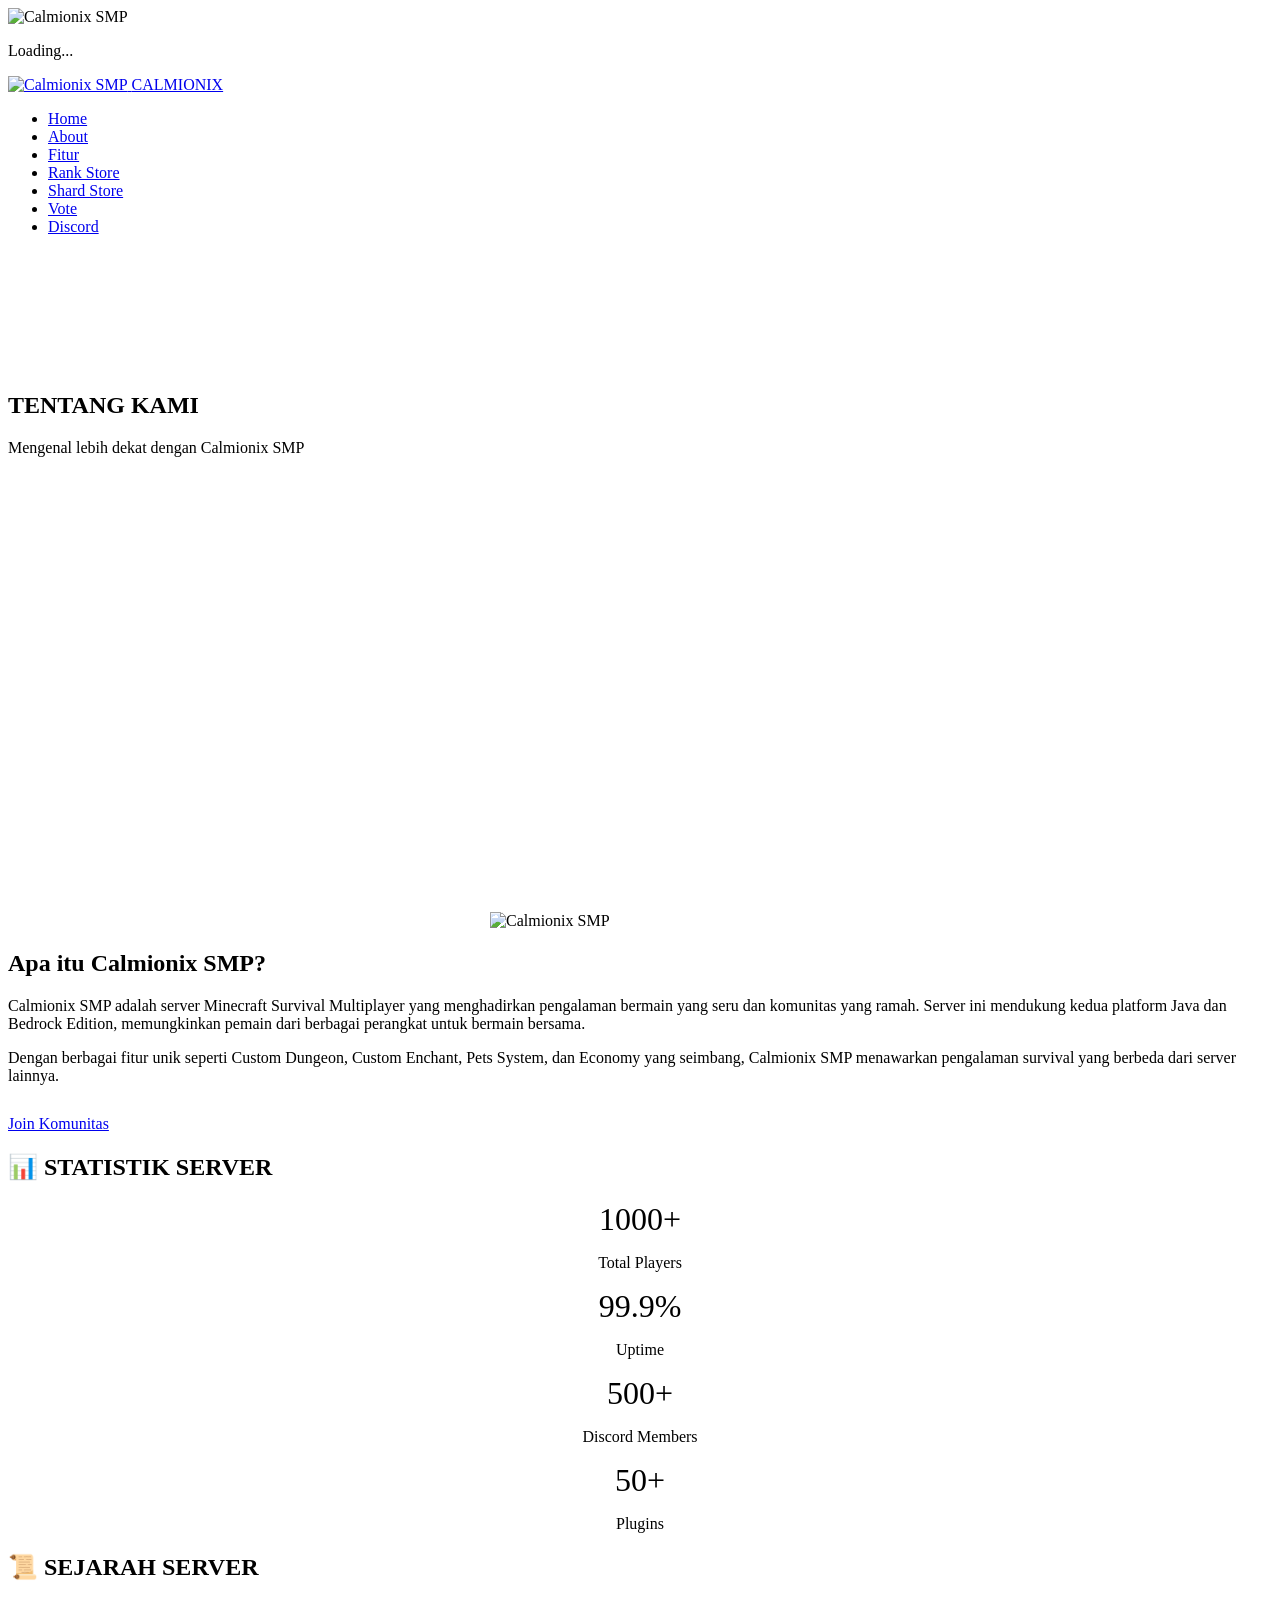
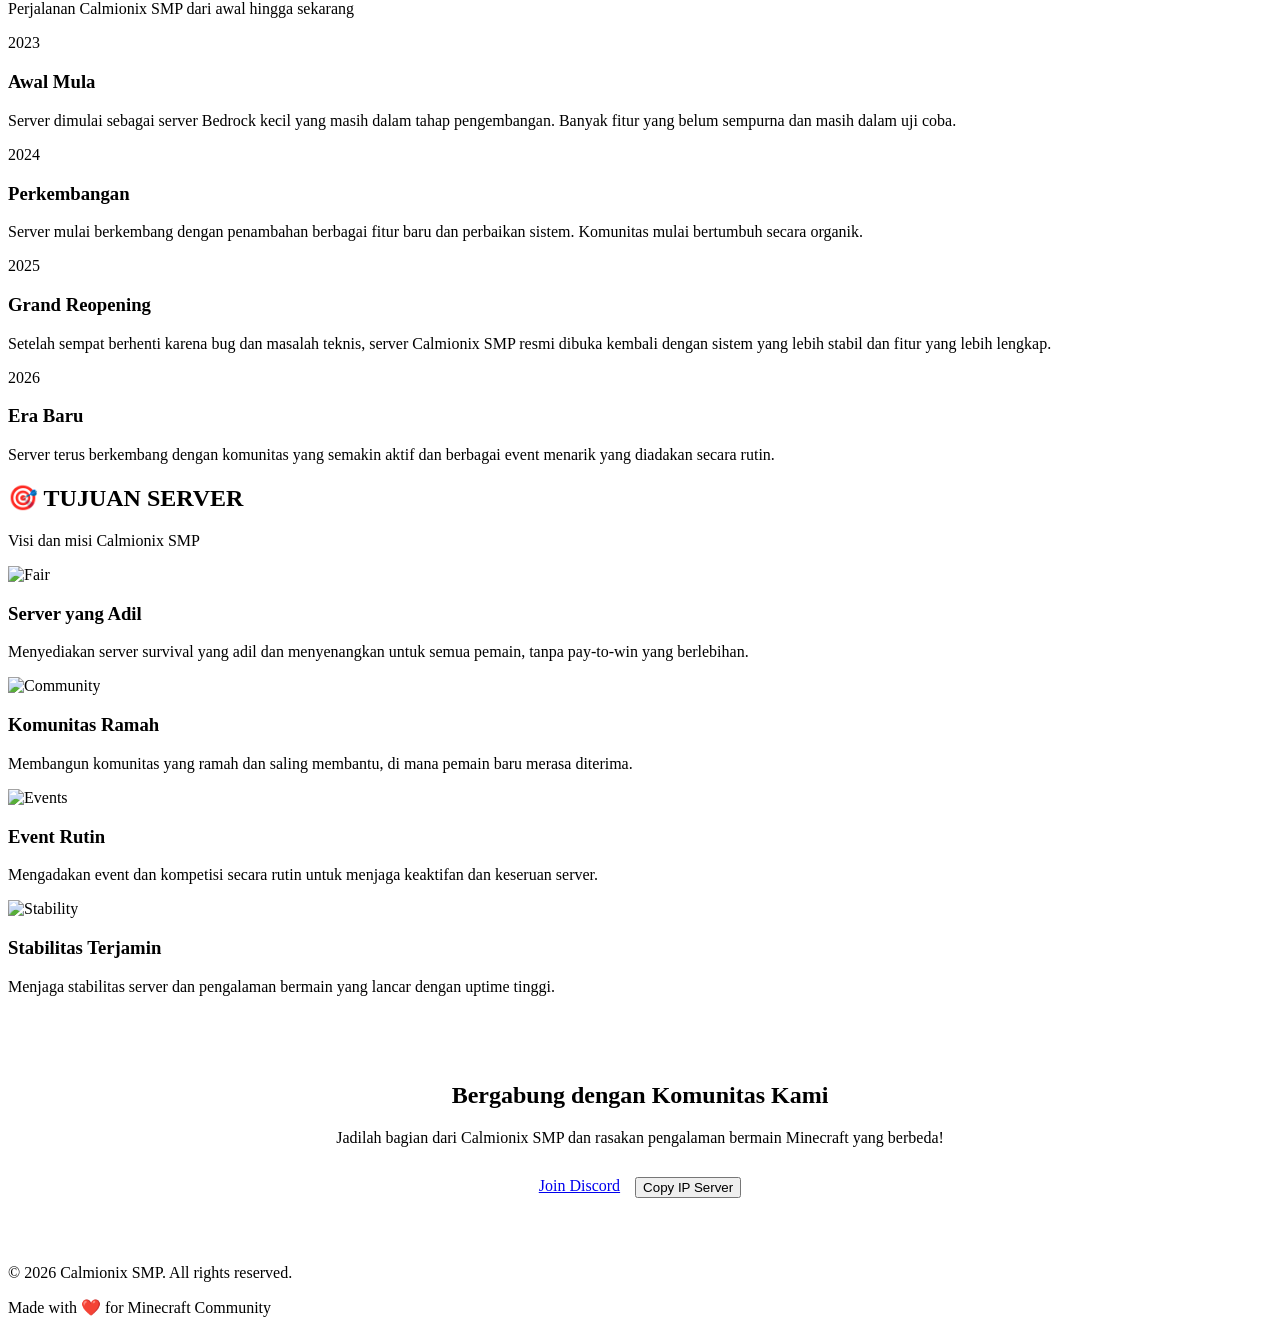
==== about.html @ 80b5ceba "Add files via upload" ====
<!DOCTYPE html>
<html lang="id">
<head>
  <meta charset="UTF-8">
  <meta name="viewport" content="width=device-width, initial-scale=1.0">
  <title>About - Calmionix SMP</title>
  <meta name="description" content="Tentang Calmionix SMP - Sejarah dan tujuan server Minecraft kami.">
  <link rel="icon" type="image/png" href="assets/images/logo.png">
  <link rel="stylesheet" href="css/style.css">
</head>
<body>
  <!-- Loading Screen -->
  <div class="loading-screen">
    <img src="assets/images/logo.png" alt="Calmionix SMP" class="loading-logo">
    <p class="loading-text">Loading...</p>
  </div>

  <!-- Particles -->
  <div class="particles"></div>

  <!-- Navbar -->
  <nav class="navbar">
    <div class="navbar-container">
      <a href="index.html" class="navbar-logo">
        <img src="assets/images/logo.png" alt="Calmionix SMP">
        <span>CALMIONIX</span>
      </a>
      
      <ul class="navbar-menu">
        <li><a href="index.html">Home</a></li>
        <li><a href="about.html" class="active">About</a></li>
        <li><a href="fitur.html">Fitur</a></li>
        <li><a href="rank.html">Rank Store</a></li>
        <li><a href="shard.html">Shard Store</a></li>
        <li><a href="vote.html">Vote</a></li>
        <li><a href="social.html">Discord</a></li>
      </ul>
      
      <div class="navbar-controls">
        <div class="theme-toggle" title="Toggle theme"></div>
        <div class="menu-toggle">
          <span></span>
          <span></span>
          <span></span>
        </div>
      </div>
    </div>
  </nav>

  <!-- Hero Section -->
  <section class="hero" style="min-height: 60vh; padding-top: 120px;">
    <div class="hero-content">
      <h1 class="hero-title">TENTANG KAMI</h1>
      <p class="hero-subtitle">Mengenal lebih dekat dengan Calmionix SMP</p>
    </div>
  </section>

  <!-- About Section -->
  <section class="section">
    <div class="container">
      <div class="grid grid-2" style="align-items: center;">
        <div class="scroll-animate">
          <img src="assets/images/logo.png" alt="Calmionix SMP" style="width: 100%; max-width: 300px; display: block; margin: 0 auto; image-rendering: pixelated;">
        </div>
        <div class="scroll-animate">
          <h2 class="section-title">Apa itu Calmionix SMP?</h2>
          <p>Calmionix SMP adalah server Minecraft Survival Multiplayer yang menghadirkan pengalaman bermain yang seru dan komunitas yang ramah. Server ini mendukung kedua platform Java dan Bedrock Edition, memungkinkan pemain dari berbagai perangkat untuk bermain bersama.</p>
          <p>Dengan berbagai fitur unik seperti Custom Dungeon, Custom Enchant, Pets System, dan Economy yang seimbang, Calmionix SMP menawarkan pengalaman survival yang berbeda dari server lainnya.</p>
          <div style="margin-top: 30px;">
            <a href="social.html" class="btn btn-primary">Join Komunitas</a>
          </div>
        </div>
      </div>
    </div>
  </section>

  <!-- Stats Section -->
  <section class="section" style="background: var(--bg-secondary);">
    <div class="container">
      <div class="section-header scroll-animate">
        <h2 class="section-title">📊 STATISTIK SERVER</h2>
      </div>
      
      <div class="grid grid-4">
        <div class="card scroll-animate" style="text-align: center;">
          <div style="font-family: 'Press Start 2P', cursive; font-size: 2rem; color: var(--accent-primary); margin-bottom: 10px;">1000+</div>
          <p>Total Players</p>
        </div>
        <div class="card scroll-animate" style="text-align: center;">
          <div style="font-family: 'Press Start 2P', cursive; font-size: 2rem; color: var(--accent-primary); margin-bottom: 10px;">99.9%</div>
          <p>Uptime</p>
        </div>
        <div class="card scroll-animate" style="text-align: center;">
          <div style="font-family: 'Press Start 2P', cursive; font-size: 2rem; color: var(--accent-primary); margin-bottom: 10px;">500+</div>
          <p>Discord Members</p>
        </div>
        <div class="card scroll-animate" style="text-align: center;">
          <div style="font-family: 'Press Start 2P', cursive; font-size: 2rem; color: var(--accent-primary); margin-bottom: 10px;">50+</div>
          <p>Plugins</p>
        </div>
      </div>
    </div>
  </section>

  <!-- Timeline Section -->
  <section class="section">
    <div class="container">
      <div class="section-header scroll-animate">
        <h2 class="section-title">📜 SEJARAH SERVER</h2>
        <p class="section-subtitle">Perjalanan Calmionix SMP dari awal hingga sekarang</p>
      </div>
      
      <div class="timeline">
        <div class="timeline-item scroll-animate">
          <div class="timeline-year">2023</div>
          <h3 class="timeline-title">Awal Mula</h3>
          <p>Server dimulai sebagai server Bedrock kecil yang masih dalam tahap pengembangan. Banyak fitur yang belum sempurna dan masih dalam uji coba.</p>
        </div>
        
        <div class="timeline-item scroll-animate">
          <div class="timeline-year">2024</div>
          <h3 class="timeline-title">Perkembangan</h3>
          <p>Server mulai berkembang dengan penambahan berbagai fitur baru dan perbaikan sistem. Komunitas mulai bertumbuh secara organik.</p>
        </div>
        
        <div class="timeline-item scroll-animate">
          <div class="timeline-year">2025</div>
          <h3 class="timeline-title">Grand Reopening</h3>
          <p>Setelah sempat berhenti karena bug dan masalah teknis, server Calmionix SMP resmi dibuka kembali dengan sistem yang lebih stabil dan fitur yang lebih lengkap.</p>
        </div>
        
        <div class="timeline-item scroll-animate">
          <div class="timeline-year">2026</div>
          <h3 class="timeline-title">Era Baru</h3>
          <p>Server terus berkembang dengan komunitas yang semakin aktif dan berbagai event menarik yang diadakan secara rutin.</p>
        </div>
      </div>
    </div>
  </section>

  <!-- Goals Section -->
  <section class="section" style="background: var(--bg-secondary);">
    <div class="container">
      <div class="section-header scroll-animate">
        <h2 class="section-title">🎯 TUJUAN SERVER</h2>
        <p class="section-subtitle">Visi dan misi Calmionix SMP</p>
      </div>
      
      <div class="grid grid-2">
        <div class="card scroll-animate">
          <div class="card-header">
            <img src="assets/images/icon-shield.png" alt="Fair" class="card-icon">
            <h3 class="card-title">Server yang Adil</h3>
          </div>
          <div class="card-content">
            <p>Menyediakan server survival yang adil dan menyenangkan untuk semua pemain, tanpa pay-to-win yang berlebihan.</p>
          </div>
        </div>
        
        <div class="card scroll-animate">
          <div class="card-header">
            <img src="assets/images/icon-discord.png" alt="Community" class="card-icon">
            <h3 class="card-title">Komunitas Ramah</h3>
          </div>
          <div class="card-content">
            <p>Membangun komunitas yang ramah dan saling membantu, di mana pemain baru merasa diterima.</p>
          </div>
        </div>
        
        <div class="card scroll-animate">
          <div class="card-header">
            <img src="assets/images/icon-chest.png" alt="Events" class="card-icon">
            <h3 class="card-title">Event Rutin</h3>
          </div>
          <div class="card-content">
            <p>Mengadakan event dan kompetisi secara rutin untuk menjaga keaktifan dan keseruan server.</p>
          </div>
        </div>
        
        <div class="card scroll-animate">
          <div class="card-header">
            <img src="assets/images/icon-enchant.png" alt="Stability" class="card-icon">
            <h3 class="card-title">Stabilitas Terjamin</h3>
          </div>
          <div class="card-content">
            <p>Menjaga stabilitas server dan pengalaman bermain yang lancar dengan uptime tinggi.</p>
          </div>
        </div>
      </div>
    </div>
  </section>

  <!-- Join Community -->
  <section class="section">
    <div class="container">
      <div class="card scroll-animate" style="text-align: center; padding: 50px;">
        <h2 class="section-title">Bergabung dengan Komunitas Kami</h2>
        <p style="margin-bottom: 30px;">Jadilah bagian dari Calmionix SMP dan rasakan pengalaman bermain Minecraft yang berbeda!</p>
        <div style="display: flex; gap: 15px; justify-content: center; flex-wrap: wrap;">
          <a href="social.html" class="btn btn-primary">Join Discord</a>
          <button class="btn" onclick="Calmionix.copyToClipboard('calmionix.fun:19132', 'IP Server berhasil disalin!')">Copy IP Server</button>
        </div>
      </div>
    </div>
  </section>

  <!-- Footer -->
  <footer class="footer">
    <div class="container">
      <p class="footer-text">© 2026 Calmionix SMP. All rights reserved.</p>
      <p class="footer-text" style="margin-top: 10px;">Made with ❤️ for Minecraft Community</p>
    </div>
  </footer>

  <script src="js/main.js"></script>
</body>
</html>
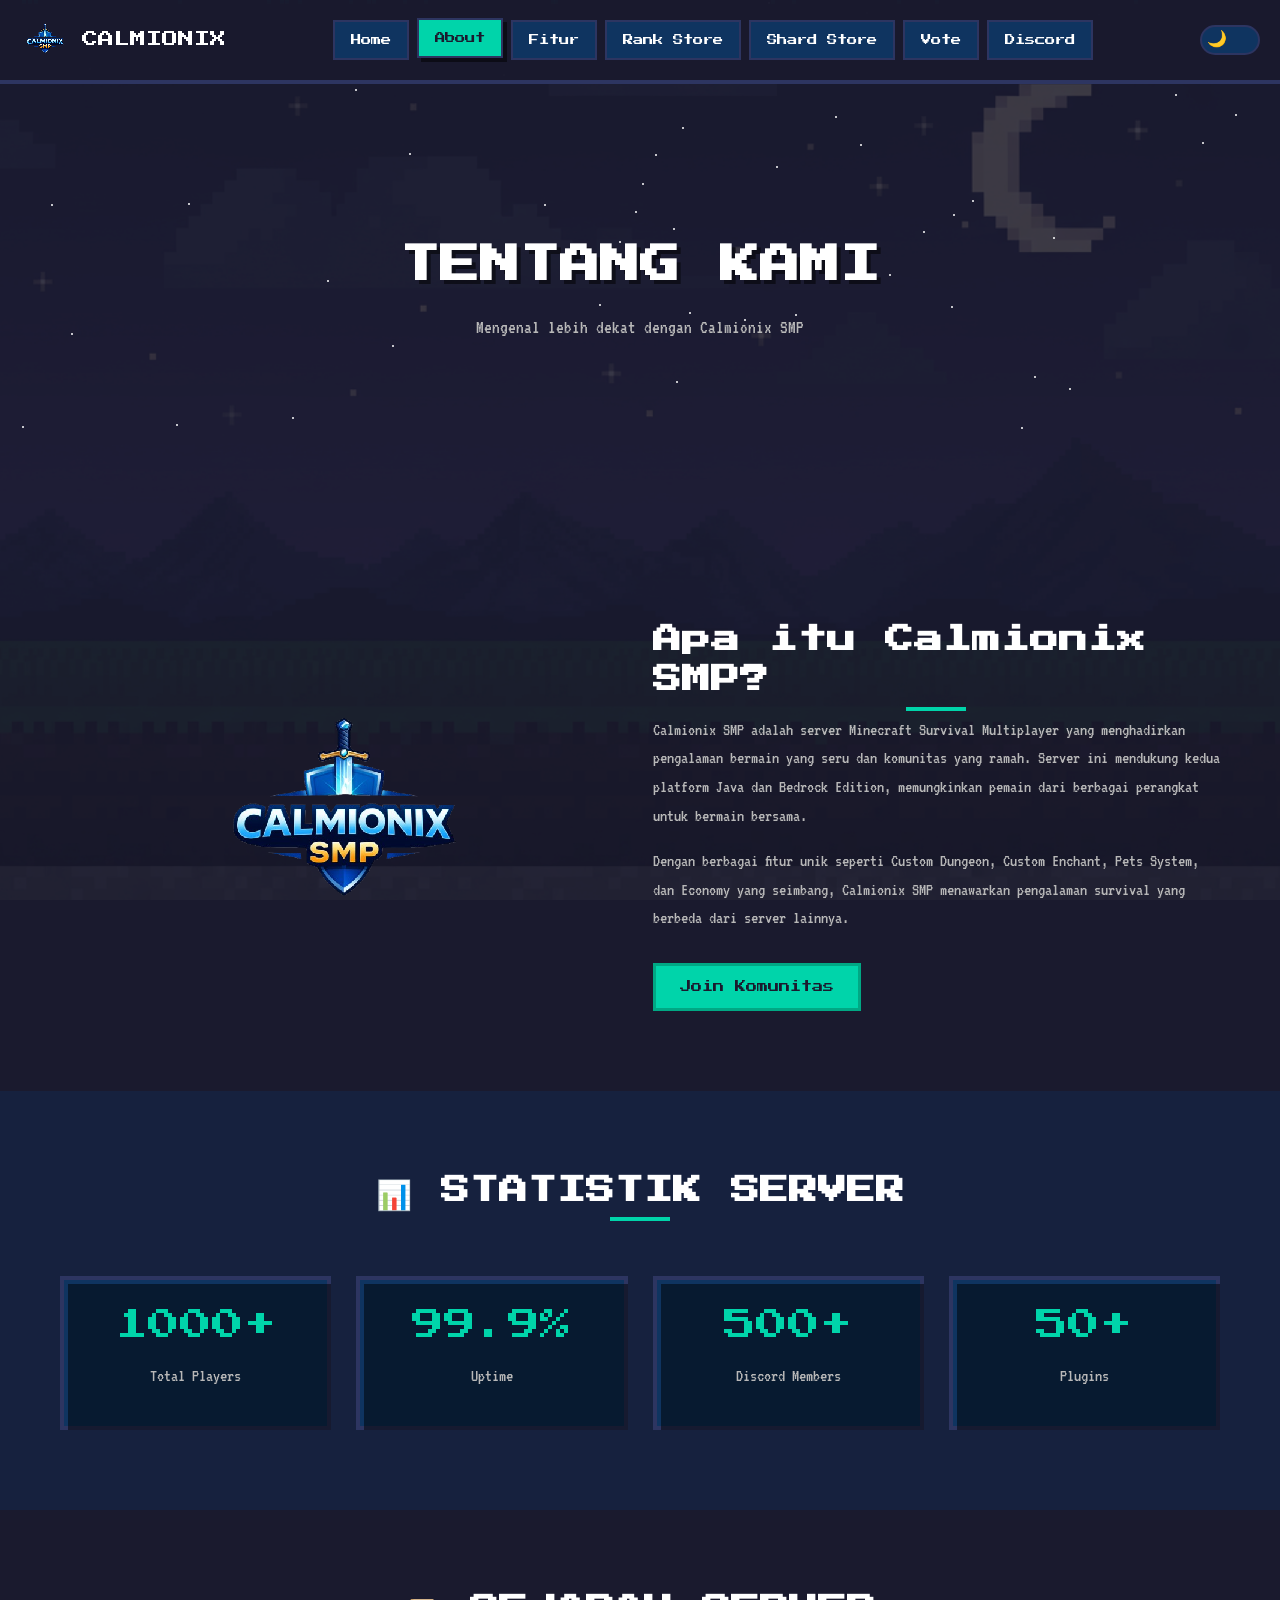
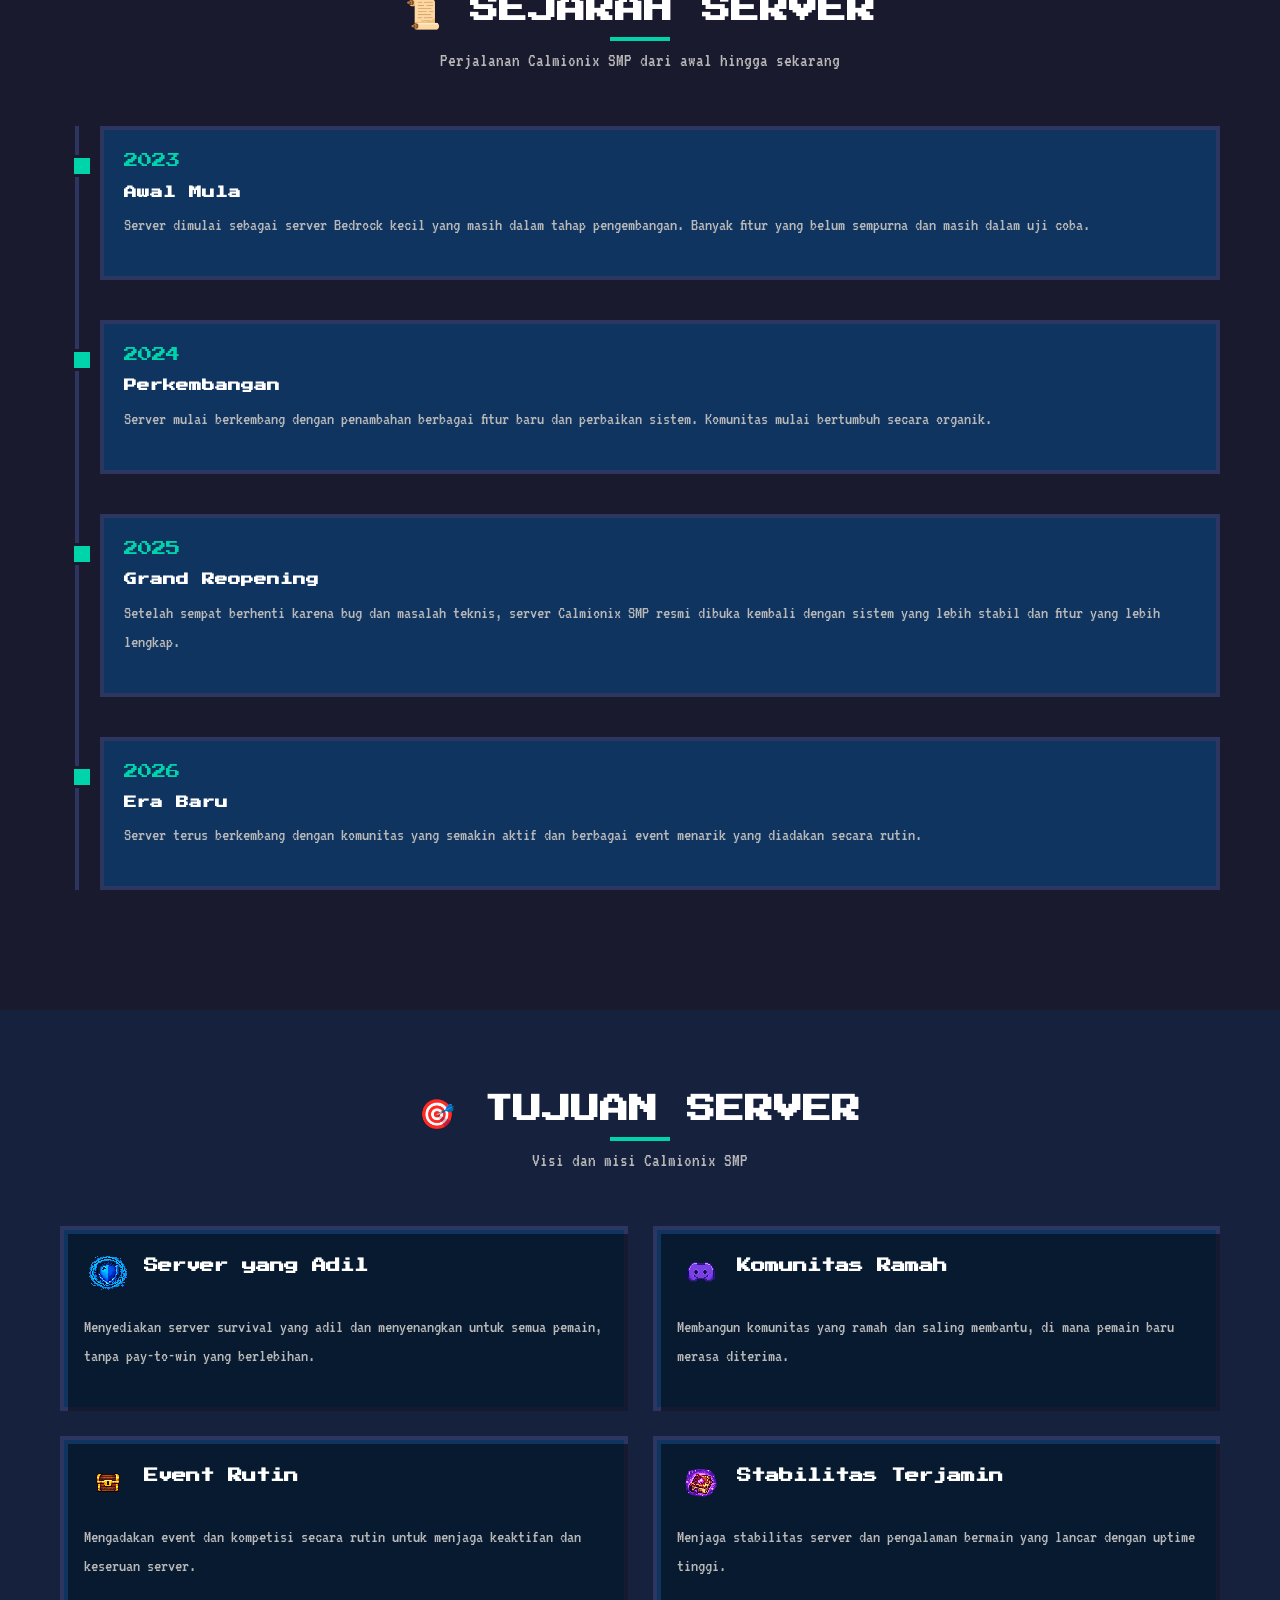
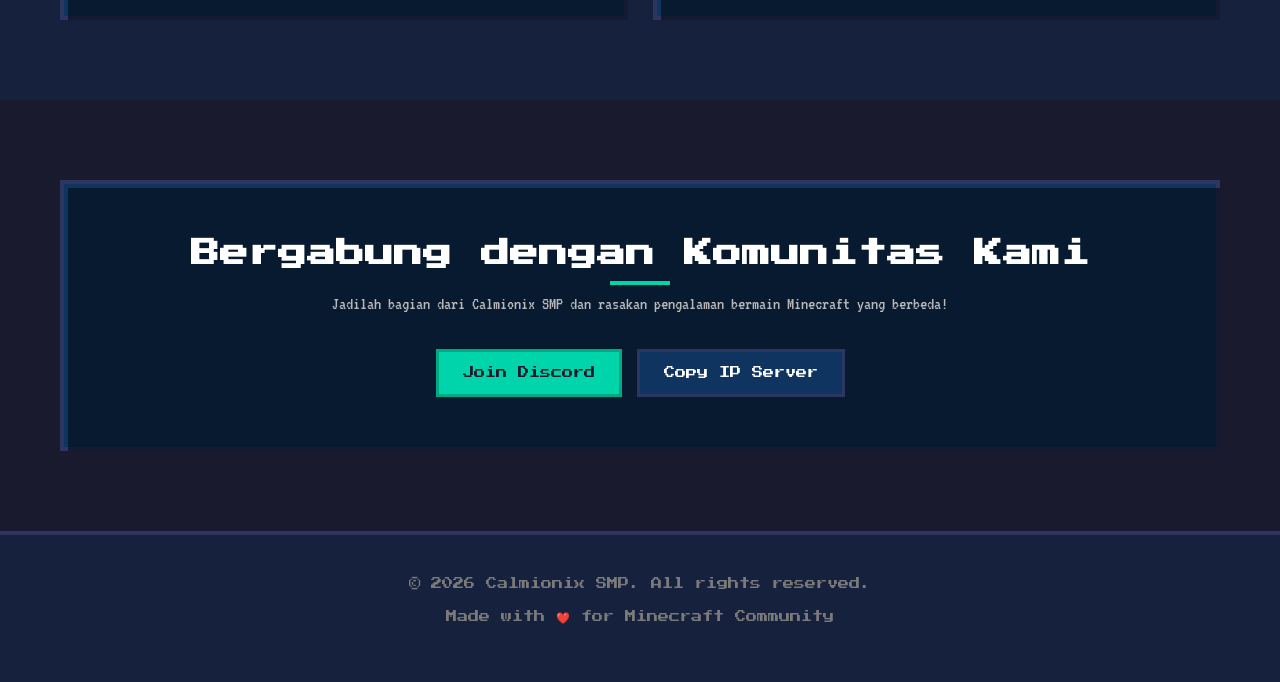
==== commit 1e615137: "Update about.html" ====
--- a/about.html
+++ b/about.html
@@ -9,11 +9,6 @@
   <link rel="stylesheet" href="css/style.css">
 </head>
 <body>
-  <!-- Loading Screen -->
-  <div class="loading-screen">
-    <img src="assets/images/logo.png" alt="Calmionix SMP" class="loading-logo">
-    <p class="loading-text">Loading...</p>
-  </div>
 
   <!-- Particles -->
   <div class="particles"></div>
--- a/css/style.css
+++ b/css/style.css
@@ -0,0 +1,1131 @@
+/* ============================================
+   CALMIONIX SMP - MAIN STYLESHEET
+   Pixel Art Minecraft Theme
+   ============================================ */
+
+/* Import Pixel Font */
+@import url('https://fonts.googleapis.com/css2?family=Press+Start+2P&family=VT323&display=swap');
+
+/* CSS Variables */
+:root {
+  /* Dark Theme (Default) */
+  --bg-primary: #1a1a2e;
+  --bg-secondary: #16213e;
+  --bg-card: #0f3460;
+  --bg-hover: #1a4a7a;
+  --text-primary: #ffffff;
+  --text-secondary: #b8b8b8;
+  --text-muted: #7a7a7a;
+  --accent-primary: #00d4aa;
+  --accent-secondary: #00a884;
+  --accent-glow: rgba(0, 212, 170, 0.3);
+  --border-color: #2d3561;
+  --shadow-color: rgba(0, 0, 0, 0.5);
+  --online-color: #00ff00;
+  --offline-color: #ff4444;
+  --warning-color: #ffaa00;
+  
+  /* Pixel Border */
+  --pixel-border: 4px solid var(--border-color);
+  --pixel-shadow: 4px 4px 0 var(--shadow-color);
+  
+  /* Transitions */
+  --transition-fast: 0.15s ease;
+  --transition-normal: 0.3s ease;
+  --transition-slow: 0.5s ease;
+}
+
+/* Light Theme */
+[data-theme="light"] {
+  --bg-primary: #87CEEB;
+  --bg-secondary: #98D8C8;
+  --bg-card: #F5DEB3;
+  --bg-hover: #E6D5AC;
+  --text-primary: #2c3e50;
+  --text-secondary: #34495e;
+  --text-muted: #7f8c8d;
+  --accent-primary: #27ae60;
+  --accent-secondary: #229954;
+  --accent-glow: rgba(39, 174, 96, 0.3);
+  --border-color: #8B4513;
+  --shadow-color: rgba(0, 0, 0, 0.3);
+}
+
+/* Reset & Base */
+* {
+  margin: 0;
+  padding: 0;
+  box-sizing: border-box;
+}
+
+html {
+  scroll-behavior: smooth;
+}
+
+body {
+  font-family: 'VT323', monospace;
+  font-size: 18px;
+  line-height: 1.6;
+  color: var(--text-primary);
+  background-color: var(--bg-primary);
+  min-height: 100vh;
+  transition: background-color var(--transition-normal), color var(--transition-normal);
+  overflow-x: hidden;
+}
+
+/* Background */
+body::before {
+  content: '';
+  position: fixed;
+  top: 0;
+  left: 0;
+  width: 100%;
+  height: 100%;
+  background-image: url('../assets/images/bg-dark.png');
+  background-size: cover;
+  background-position: center;
+  background-attachment: fixed;
+  opacity: 0.15;
+  z-index: -1;
+  transition: background-image var(--transition-normal);
+}
+
+[data-theme="light"] body::before {
+  background-image: url('../assets/images/bg-light.png');
+  opacity: 0.25;
+}
+
+/* Typography */
+h1, h2, h3, h4, h5, h6 {
+  font-family: 'Press Start 2P', cursive;
+  line-height: 1.4;
+  margin-bottom: 1rem;
+}
+
+h1 { font-size: 2rem; }
+h2 { font-size: 1.5rem; }
+h3 { font-size: 1.2rem; }
+h4 { font-size: 1rem; }
+
+p {
+  margin-bottom: 1rem;
+  color: var(--text-secondary);
+}
+
+a {
+  color: var(--accent-primary);
+  text-decoration: none;
+  transition: color var(--transition-fast);
+}
+
+a:hover {
+  color: var(--accent-secondary);
+}
+
+/* Container */
+.container {
+  max-width: 1200px;
+  margin: 0 auto;
+  padding: 0 20px;
+}
+
+/* ============================================
+   NAVBAR
+   ============================================ */
+.navbar {
+  position: fixed;
+  top: 0;
+  left: 0;
+  width: 100%;
+  background: rgba(26, 26, 46, 0.95);
+  backdrop-filter: blur(10px);
+  border-bottom: var(--pixel-border);
+  z-index: 1000;
+  transition: all var(--transition-normal);
+}
+
+[data-theme="light"] .navbar {
+  background: rgba(135, 206, 235, 0.95);
+}
+
+.navbar-container {
+  display: flex;
+  justify-content: space-between;
+  align-items: center;
+  padding: 15px 20px;
+  max-width: 1400px;
+  margin: 0 auto;
+}
+
+.navbar-logo {
+  display: flex;
+  align-items: center;
+  gap: 12px;
+}
+
+.navbar-logo img {
+  width: 50px;
+  height: 50px;
+  object-fit: contain;
+  image-rendering: pixelated;
+}
+
+.navbar-logo span {
+  font-family: 'Press Start 2P', cursive;
+  font-size: 1rem;
+  color: var(--text-primary);
+}
+
+.navbar-menu {
+  display: flex;
+  list-style: none;
+  gap: 8px;
+}
+
+.navbar-menu a {
+  display: block;
+  padding: 10px 16px;
+  font-family: 'Press Start 2P', cursive;
+  font-size: 0.65rem;
+  color: var(--text-primary);
+  background: var(--bg-card);
+  border: 2px solid var(--border-color);
+  transition: all var(--transition-fast);
+  position: relative;
+}
+
+.navbar-menu a::before {
+  content: '';
+  position: absolute;
+  top: 0;
+  left: 0;
+  width: 100%;
+  height: 100%;
+  background: var(--accent-primary);
+  transform: scaleX(0);
+  transform-origin: left;
+  transition: transform var(--transition-fast);
+  z-index: -1;
+}
+
+.navbar-menu a:hover::before,
+.navbar-menu a.active::before {
+  transform: scaleX(1);
+}
+
+.navbar-menu a:hover,
+.navbar-menu a.active {
+  color: var(--bg-primary);
+  transform: translateY(-2px);
+  box-shadow: var(--pixel-shadow);
+}
+
+.navbar-controls {
+  display: flex;
+  align-items: center;
+  gap: 15px;
+}
+
+/* Theme Toggle */
+.theme-toggle {
+  width: 60px;
+  height: 30px;
+  background: var(--bg-card);
+  border: 2px solid var(--border-color);
+  border-radius: 15px;
+  position: relative;
+  cursor: pointer;
+  transition: all var(--transition-fast);
+}
+
+.theme-toggle::after {
+  content: '🌙';
+  position: absolute;
+  top: 50%;
+  left: 5px;
+  transform: translateY(-50%);
+  font-size: 16px;
+  transition: all var(--transition-normal);
+}
+
+[data-theme="light"] .theme-toggle::after {
+  content: '☀️';
+  left: calc(100% - 25px);
+}
+
+/* Mobile Menu Toggle */
+.menu-toggle {
+  display: none;
+  flex-direction: column;
+  gap: 5px;
+  cursor: pointer;
+  padding: 10px;
+}
+
+.menu-toggle span {
+  width: 25px;
+  height: 3px;
+  background: var(--text-primary);
+  transition: all var(--transition-fast);
+}
+
+/* ============================================
+   BUTTONS
+   ============================================ */
+.btn {
+  display: inline-flex;
+  align-items: center;
+  justify-content: center;
+  gap: 8px;
+  padding: 12px 24px;
+  font-family: 'Press Start 2P', cursive;
+  font-size: 0.7rem;
+  color: var(--text-primary);
+  background: var(--bg-card);
+  border: 3px solid var(--border-color);
+  cursor: pointer;
+  transition: all var(--transition-fast);
+  position: relative;
+  overflow: hidden;
+}
+
+.btn::before {
+  content: '';
+  position: absolute;
+  top: 0;
+  left: -100%;
+  width: 100%;
+  height: 100%;
+  background: linear-gradient(90deg, transparent, rgba(255,255,255,0.2), transparent);
+  transition: left 0.5s;
+}
+
+.btn:hover::before {
+  left: 100%;
+}
+
+.btn:hover {
+  transform: translateY(-3px);
+  box-shadow: var(--pixel-shadow);
+}
+
+.btn:active {
+  transform: translateY(0);
+  box-shadow: none;
+}
+
+.btn-primary {
+  background: var(--accent-primary);
+  color: var(--bg-primary);
+  border-color: var(--accent-secondary);
+}
+
+.btn-primary:hover {
+  background: var(--accent-secondary);
+}
+
+.btn-success {
+  background: #27ae60;
+  border-color: #229954;
+}
+
+.btn-warning {
+  background: #f39c12;
+  border-color: #e67e22;
+}
+
+.btn-danger {
+  background: #e74c3c;
+  border-color: #c0392b;
+}
+
+.btn-block {
+  width: 100%;
+}
+
+/* ============================================
+   CARDS
+   ============================================ */
+.card {
+  background: var(--bg-card);
+  border: var(--pixel-border);
+  padding: 20px;
+  transition: all var(--transition-normal);
+  position: relative;
+}
+
+.card::after {
+  content: '';
+  position: absolute;
+  bottom: -4px;
+  right: -4px;
+  width: 100%;
+  height: 100%;
+  background: var(--shadow-color);
+  z-index: -1;
+  transition: all var(--transition-fast);
+}
+
+.card:hover {
+  transform: translate(-2px, -2px);
+}
+
+.card:hover::after {
+  bottom: -6px;
+  right: -6px;
+}
+
+.card-header {
+  display: flex;
+  align-items: center;
+  gap: 12px;
+  margin-bottom: 15px;
+}
+
+.card-icon {
+  width: 48px;
+  height: 48px;
+  image-rendering: pixelated;
+}
+
+.card-title {
+  font-family: 'Press Start 2P', cursive;
+  font-size: 0.9rem;
+  color: var(--text-primary);
+}
+
+.card-content {
+  color: var(--text-secondary);
+}
+
+.card-footer {
+  margin-top: 15px;
+  padding-top: 15px;
+  border-top: 2px solid var(--border-color);
+}
+
+/* Badge */
+.badge {
+  display: inline-block;
+  padding: 4px 10px;
+  font-family: 'Press Start 2P', cursive;
+  font-size: 0.5rem;
+  border-radius: 4px;
+  text-transform: uppercase;
+}
+
+.badge-popular {
+  background: #3498db;
+  color: white;
+}
+
+.badge-best {
+  background: #f39c12;
+  color: white;
+}
+
+.badge-premium {
+  background: #9b59b6;
+  color: white;
+}
+
+.badge-elite {
+  background: #e74c3c;
+  color: white;
+}
+
+/* ============================================
+   SERVER STATUS
+   ============================================ */
+.server-status {
+  background: var(--bg-card);
+  border: var(--pixel-border);
+  padding: 30px;
+  text-align: center;
+}
+
+.status-indicator {
+  display: inline-flex;
+  align-items: center;
+  gap: 10px;
+  padding: 10px 20px;
+  background: var(--bg-secondary);
+  border: 2px solid var(--border-color);
+  margin-bottom: 20px;
+}
+
+.status-dot {
+  width: 16px;
+  height: 16px;
+  border-radius: 50%;
+  animation: pulse 2s infinite;
+}
+
+.status-dot.online {
+  background: var(--online-color);
+  box-shadow: 0 0 10px var(--online-color);
+}
+
+.status-dot.offline {
+  background: var(--offline-color);
+  box-shadow: 0 0 10px var(--offline-color);
+  animation: none;
+}
+
+@keyframes pulse {
+  0%, 100% { opacity: 1; transform: scale(1); }
+  50% { opacity: 0.7; transform: scale(1.1); }
+}
+
+.status-text {
+  font-family: 'Press Start 2P', cursive;
+  font-size: 0.8rem;
+}
+
+.server-info-grid {
+  display: grid;
+  grid-template-columns: repeat(auto-fit, minmax(200px, 1fr));
+  gap: 15px;
+  margin-top: 20px;
+}
+
+.server-info-item {
+  background: var(--bg-secondary);
+  border: 2px solid var(--border-color);
+  padding: 15px;
+}
+
+.server-info-label {
+  font-family: 'Press Start 2P', cursive;
+  font-size: 0.6rem;
+  color: var(--text-muted);
+  margin-bottom: 8px;
+}
+
+.server-info-value {
+  font-family: 'Press Start 2P', cursive;
+  font-size: 0.8rem;
+  color: var(--text-primary);
+}
+
+.ip-display {
+  display: flex;
+  align-items: center;
+  justify-content: center;
+  gap: 15px;
+  margin-top: 20px;
+  padding: 15px;
+  background: var(--bg-secondary);
+  border: 2px solid var(--border-color);
+}
+
+.ip-text {
+  font-family: 'Press Start 2P', cursive;
+  font-size: 1rem;
+  color: var(--accent-primary);
+}
+
+/* ============================================
+   HERO SECTION
+   ============================================ */
+.hero {
+  min-height: 100vh;
+  display: flex;
+  align-items: center;
+  justify-content: center;
+  text-align: center;
+  padding: 100px 20px 50px;
+  position: relative;
+}
+
+.hero-content {
+  max-width: 800px;
+}
+
+.hero-logo {
+  width: 200px;
+  height: 200px;
+  margin-bottom: 30px;
+  image-rendering: pixelated;
+  animation: float 3s ease-in-out infinite;
+}
+
+@keyframes float {
+  0%, 100% { transform: translateY(0); }
+  50% { transform: translateY(-15px); }
+}
+
+.hero-title {
+  font-size: 2.5rem;
+  margin-bottom: 20px;
+  text-shadow: 4px 4px 0 var(--shadow-color);
+}
+
+.hero-subtitle {
+  font-size: 1.2rem;
+  color: var(--text-secondary);
+  margin-bottom: 30px;
+}
+
+.hero-buttons {
+  display: flex;
+  gap: 15px;
+  justify-content: center;
+  flex-wrap: wrap;
+}
+
+/* ============================================
+   SECTIONS
+   ============================================ */
+.section {
+  padding: 80px 20px;
+}
+
+.section-header {
+  text-align: center;
+  margin-bottom: 50px;
+}
+
+.section-title {
+  font-size: 1.8rem;
+  margin-bottom: 15px;
+  position: relative;
+  display: inline-block;
+}
+
+.section-title::after {
+  content: '';
+  position: absolute;
+  bottom: -10px;
+  left: 50%;
+  transform: translateX(-50%);
+  width: 60px;
+  height: 4px;
+  background: var(--accent-primary);
+}
+
+.section-subtitle {
+  color: var(--text-secondary);
+  font-size: 1.2rem;
+}
+
+/* ============================================
+   GRID LAYOUTS
+   ============================================ */
+.grid {
+  display: grid;
+  gap: 25px;
+}
+
+.grid-2 {
+  grid-template-columns: repeat(2, 1fr);
+}
+
+.grid-3 {
+  grid-template-columns: repeat(3, 1fr);
+}
+
+.grid-4 {
+  grid-template-columns: repeat(4, 1fr);
+}
+
+/* ============================================
+   TIMELINE
+   ============================================ */
+.timeline {
+  position: relative;
+  padding-left: 40px;
+}
+
+.timeline::before {
+  content: '';
+  position: absolute;
+  left: 15px;
+  top: 0;
+  bottom: 0;
+  width: 4px;
+  background: var(--border-color);
+}
+
+.timeline-item {
+  position: relative;
+  margin-bottom: 40px;
+  padding: 20px;
+  background: var(--bg-card);
+  border: var(--pixel-border);
+}
+
+.timeline-item::before {
+  content: '';
+  position: absolute;
+  left: -33px;
+  top: 25px;
+  width: 16px;
+  height: 16px;
+  background: var(--accent-primary);
+  border: 3px solid var(--bg-primary);
+}
+
+.timeline-year {
+  font-family: 'Press Start 2P', cursive;
+  font-size: 0.9rem;
+  color: var(--accent-primary);
+  margin-bottom: 10px;
+}
+
+.timeline-title {
+  font-family: 'Press Start 2P', cursive;
+  font-size: 0.8rem;
+  margin-bottom: 10px;
+}
+
+/* ============================================
+   FILTER & SORT
+   ============================================ */
+.filter-bar {
+  display: flex;
+  gap: 15px;
+  margin-bottom: 30px;
+  flex-wrap: wrap;
+  justify-content: center;
+}
+
+.filter-btn {
+  padding: 8px 16px;
+  font-family: 'Press Start 2P', cursive;
+  font-size: 0.6rem;
+  background: var(--bg-card);
+  border: 2px solid var(--border-color);
+  color: var(--text-primary);
+  cursor: pointer;
+  transition: all var(--transition-fast);
+}
+
+.filter-btn:hover,
+.filter-btn.active {
+  background: var(--accent-primary);
+  color: var(--bg-primary);
+}
+
+/* ============================================
+   PRICE CARD
+   ============================================ */
+.price-card {
+  background: var(--bg-card);
+  border: var(--pixel-border);
+  padding: 25px;
+  text-align: center;
+  position: relative;
+  transition: all var(--transition-normal);
+}
+
+.price-card.featured {
+  border-color: var(--accent-primary);
+  transform: scale(1.05);
+}
+
+.price-card.featured::before {
+  content: '★';
+  position: absolute;
+  top: -15px;
+  left: 50%;
+  transform: translateX(-50%);
+  width: 30px;
+  height: 30px;
+  background: var(--accent-primary);
+  border-radius: 50%;
+  display: flex;
+  align-items: center;
+  justify-content: center;
+  font-size: 16px;
+}
+
+.price-card-header {
+  margin-bottom: 20px;
+}
+
+.price-card-name {
+  font-family: 'Press Start 2P', cursive;
+  font-size: 1rem;
+  margin-bottom: 15px;
+}
+
+.price-card-amount {
+  font-family: 'Press Start 2P', cursive;
+  font-size: 1.5rem;
+  color: var(--accent-primary);
+}
+
+.price-card-currency {
+  font-size: 0.8rem;
+  color: var(--text-muted);
+}
+
+.price-card-features {
+  list-style: none;
+  text-align: left;
+  margin: 20px 0;
+}
+
+.price-card-features li {
+  padding: 8px 0;
+  border-bottom: 1px solid var(--border-color);
+  color: var(--text-secondary);
+}
+
+.price-card-features li::before {
+  content: '✓ ';
+  color: var(--accent-primary);
+}
+
+/* ============================================
+   SOCIAL LINKS
+   ============================================ */
+.social-grid {
+  display: grid;
+  grid-template-columns: repeat(auto-fit, minmax(200px, 1fr));
+  gap: 25px;
+}
+
+.social-card {
+  display: flex;
+  flex-direction: column;
+  align-items: center;
+  padding: 30px;
+  background: var(--bg-card);
+  border: var(--pixel-border);
+  transition: all var(--transition-normal);
+}
+
+.social-card:hover {
+  transform: translateY(-5px);
+  box-shadow: var(--pixel-shadow);
+}
+
+.social-icon {
+  width: 64px;
+  height: 64px;
+  margin-bottom: 15px;
+  image-rendering: pixelated;
+  transition: transform var(--transition-fast);
+}
+
+.social-card:hover .social-icon {
+  transform: scale(1.1);
+}
+
+.social-name {
+  font-family: 'Press Start 2P', cursive;
+  font-size: 0.8rem;
+  margin-bottom: 10px;
+}
+
+.social-desc {
+  color: var(--text-secondary);
+  text-align: center;
+  font-size: 0.9rem;
+}
+
+/* ============================================
+   NOTIFICATIONS
+   ============================================ */
+.notification-container {
+  position: fixed;
+  top: 100px;
+  right: 20px;
+  z-index: 2000;
+  display: flex;
+  flex-direction: column;
+  gap: 10px;
+}
+
+.notification {
+  padding: 15px 20px;
+  background: var(--bg-card);
+  border: var(--pixel-border);
+  border-left: 4px solid var(--accent-primary);
+  min-width: 280px;
+  animation: slideIn 0.3s ease;
+}
+
+.notification.error {
+  border-left-color: var(--offline-color);
+}
+
+.notification.success {
+  border-left-color: var(--online-color);
+}
+
+.notification.warning {
+  border-left-color: var(--warning-color);
+}
+
+@keyframes slideIn {
+  from {
+    transform: translateX(100%);
+    opacity: 0;
+  }
+  to {
+    transform: translateX(0);
+    opacity: 1;
+  }
+}
+
+.notification-title {
+  font-family: 'Press Start 2P', cursive;
+  font-size: 0.7rem;
+  margin-bottom: 5px;
+}
+
+.notification-message {
+  font-size: 0.9rem;
+  color: var(--text-secondary);
+}
+
+/* ============================================
+   LOADING SCREEN
+   ============================================ */
+.loading-screen {
+  position: fixed;
+  top: 0;
+  left: 0;
+  width: 100%;
+  height: 100%;
+  background: var(--bg-primary);
+  display: flex;
+  flex-direction: column;
+  align-items: center;
+  justify-content: center;
+  z-index: 9999;
+  transition: opacity 0.5s ease, visibility 0.5s ease;
+}
+
+.loading-screen.hidden {
+  opacity: 0;
+  visibility: hidden;
+}
+
+.loading-logo {
+  width: 150px;
+  height: 150px;
+  margin-bottom: 30px;
+  image-rendering: pixelated;
+  animation: bounce 1s ease infinite;
+}
+
+@keyframes bounce {
+  0%, 100% { transform: translateY(0); }
+  50% { transform: translateY(-20px); }
+}
+
+.loading-text {
+  font-family: 'Press Start 2P', cursive;
+  font-size: 1rem;
+  animation: blink 1s ease infinite;
+}
+
+@keyframes blink {
+  0%, 100% { opacity: 1; }
+  50% { opacity: 0.5; }
+}
+
+/* ============================================
+   FOOTER
+   ============================================ */
+.footer {
+  background: var(--bg-secondary);
+  border-top: var(--pixel-border);
+  padding: 40px 20px;
+  text-align: center;
+}
+
+.footer-text {
+  font-family: 'Press Start 2P', cursive;
+  font-size: 0.7rem;
+  color: var(--text-muted);
+}
+
+/* ============================================
+   ANIMATIONS
+   ============================================ */
+.fade-in {
+  animation: fadeIn 0.5s ease forwards;
+}
+
+@keyframes fadeIn {
+  from { opacity: 0; }
+  to { opacity: 1; }
+}
+
+.slide-up {
+  animation: slideUp 0.5s ease forwards;
+}
+
+@keyframes slideUp {
+  from {
+    opacity: 0;
+    transform: translateY(30px);
+  }
+  to {
+    opacity: 1;
+    transform: translateY(0);
+  }
+}
+
+/* Scroll Animation */
+.scroll-animate {
+  opacity: 0;
+  transform: translateY(30px);
+  transition: all 0.5s ease;
+}
+
+.scroll-animate.visible {
+  opacity: 1;
+  transform: translateY(0);
+}
+
+/* ============================================
+   RESPONSIVE
+   ============================================ */
+@media (max-width: 1024px) {
+  .grid-4 {
+    grid-template-columns: repeat(2, 1fr);
+  }
+  
+  .grid-3 {
+    grid-template-columns: repeat(2, 1fr);
+  }
+}
+
+@media (max-width: 768px) {
+  .navbar-menu {
+    position: fixed;
+    top: 80px;
+    left: 0;
+    width: 100%;
+    flex-direction: column;
+    background: var(--bg-primary);
+    border-bottom: var(--pixel-border);
+    padding: 20px;
+    transform: translateY(-150%);
+    transition: transform var(--transition-normal);
+  }
+  
+  .navbar-menu.active {
+    transform: translateY(0);
+  }
+  
+  .menu-toggle {
+    display: flex;
+  }
+  
+  .grid-2,
+  .grid-3,
+  .grid-4 {
+    grid-template-columns: 1fr;
+  }
+  
+  .hero-title {
+    font-size: 1.5rem;
+  }
+  
+  .hero-buttons {
+    flex-direction: column;
+  }
+  
+  .price-card.featured {
+    transform: none;
+  }
+  
+  .filter-bar {
+    flex-direction: column;
+    align-items: stretch;
+  }
+  
+  .server-info-grid {
+    grid-template-columns: 1fr;
+  }
+  
+  .ip-display {
+    flex-direction: column;
+    gap: 10px;
+  }
+}
+
+@media (max-width: 480px) {
+  body {
+    font-size: 16px;
+  }
+  
+  h1 { font-size: 1.5rem; }
+  h2 { font-size: 1.2rem; }
+  h3 { font-size: 1rem; }
+  
+  .section {
+    padding: 50px 15px;
+  }
+  
+  .hero-logo {
+    width: 150px;
+    height: 150px;
+  }
+  
+  .navbar-logo span {
+    display: none;
+  }
+}
+
+/* ============================================
+   PARTICLES
+   ============================================ */
+.particles {
+  position: fixed;
+  top: 0;
+  left: 0;
+  width: 100%;
+  height: 100%;
+  pointer-events: none;
+  z-index: 0;
+  overflow: hidden;
+}
+
+.particle {
+  position: absolute;
+  width: 4px;
+  height: 4px;
+  background: var(--accent-primary);
+  opacity: 0.5;
+  animation: float-particle 10s linear infinite;
+}
+
+@keyframes float-particle {
+  0% {
+    transform: translateY(100vh) rotate(0deg);
+    opacity: 0;
+  }
+  10% {
+    opacity: 0.5;
+  }
+  90% {
+    opacity: 0.5;
+  }
+  100% {
+    transform: translateY(-100vh) rotate(720deg);
+    opacity: 0;
+  }
+}
+
+/* Stars */
+.star {
+  position: absolute;
+  width: 2px;
+  height: 2px;
+  background: white;
+  border-radius: 50%;
+  animation: twinkle 2s ease-in-out infinite;
+}
+
+@keyframes twinkle {
+  0%, 100% { opacity: 0.3; }
+  50% { opacity: 1; }
+}
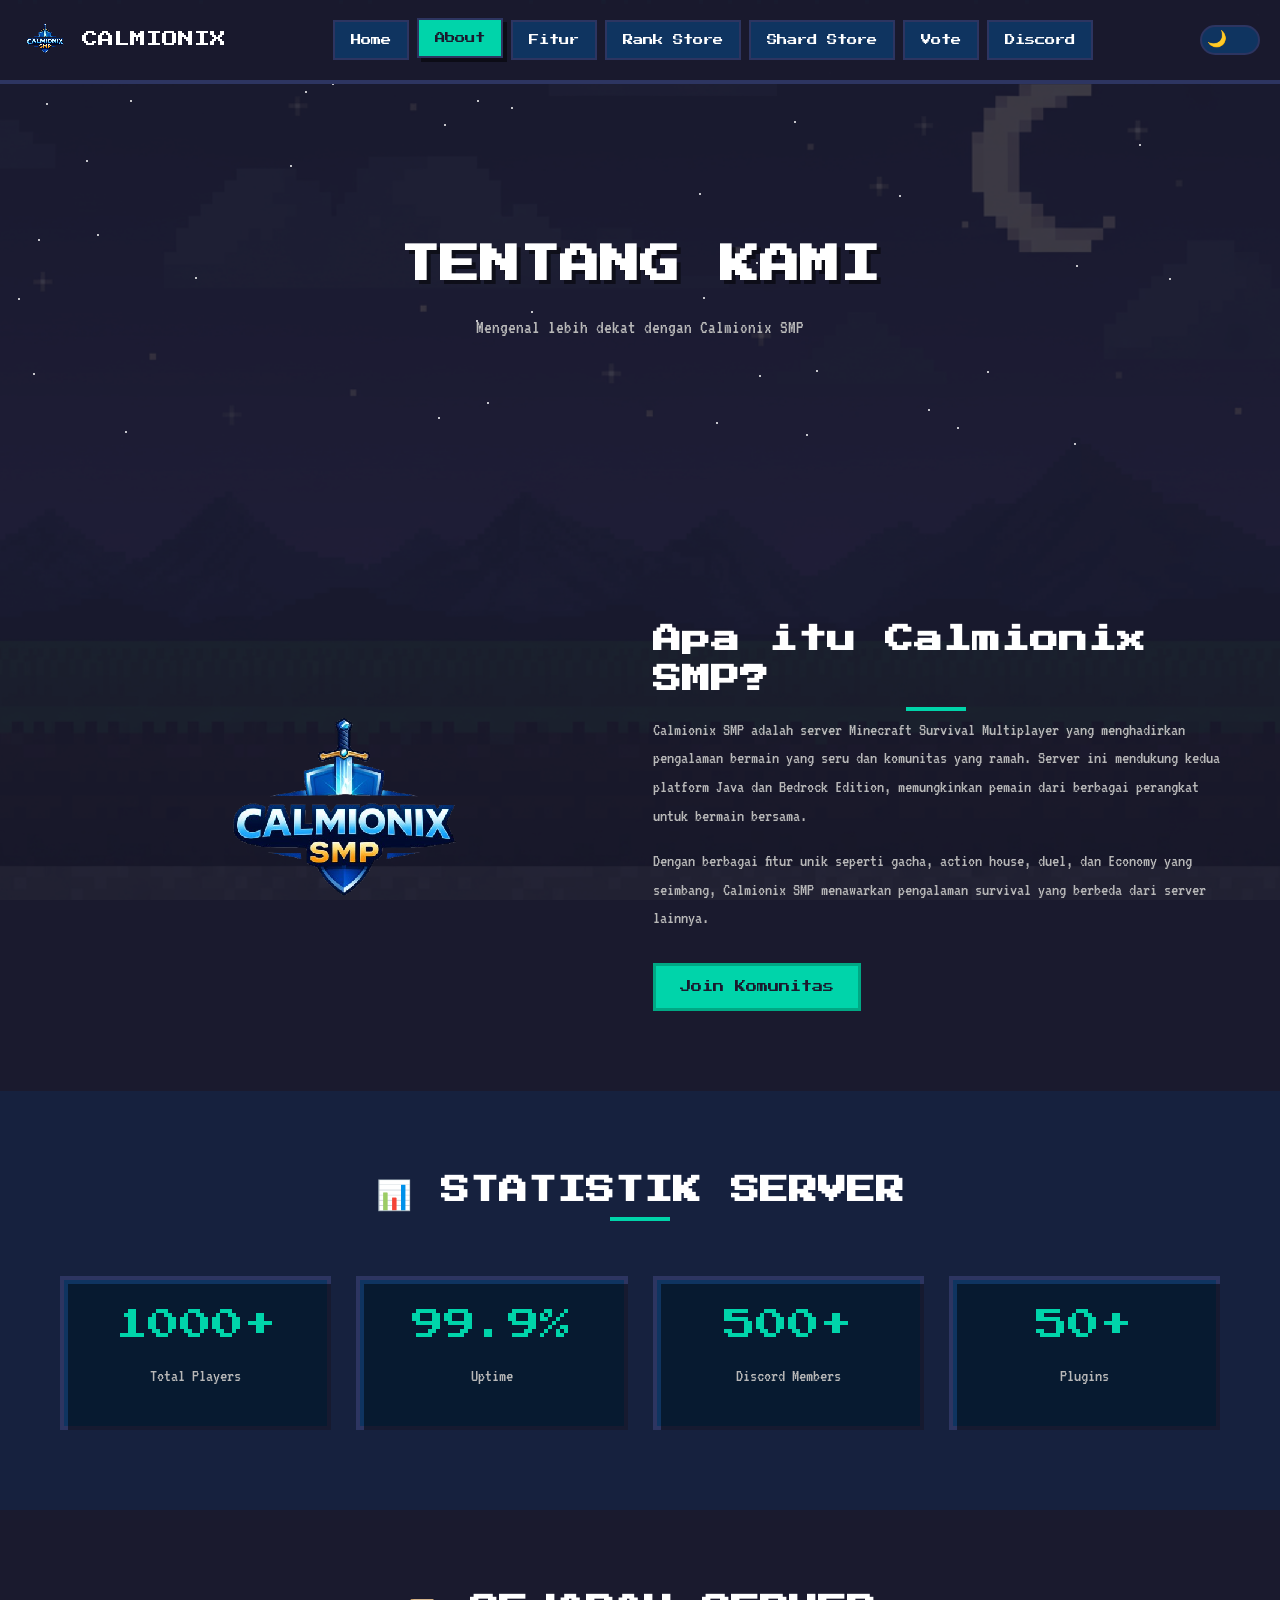
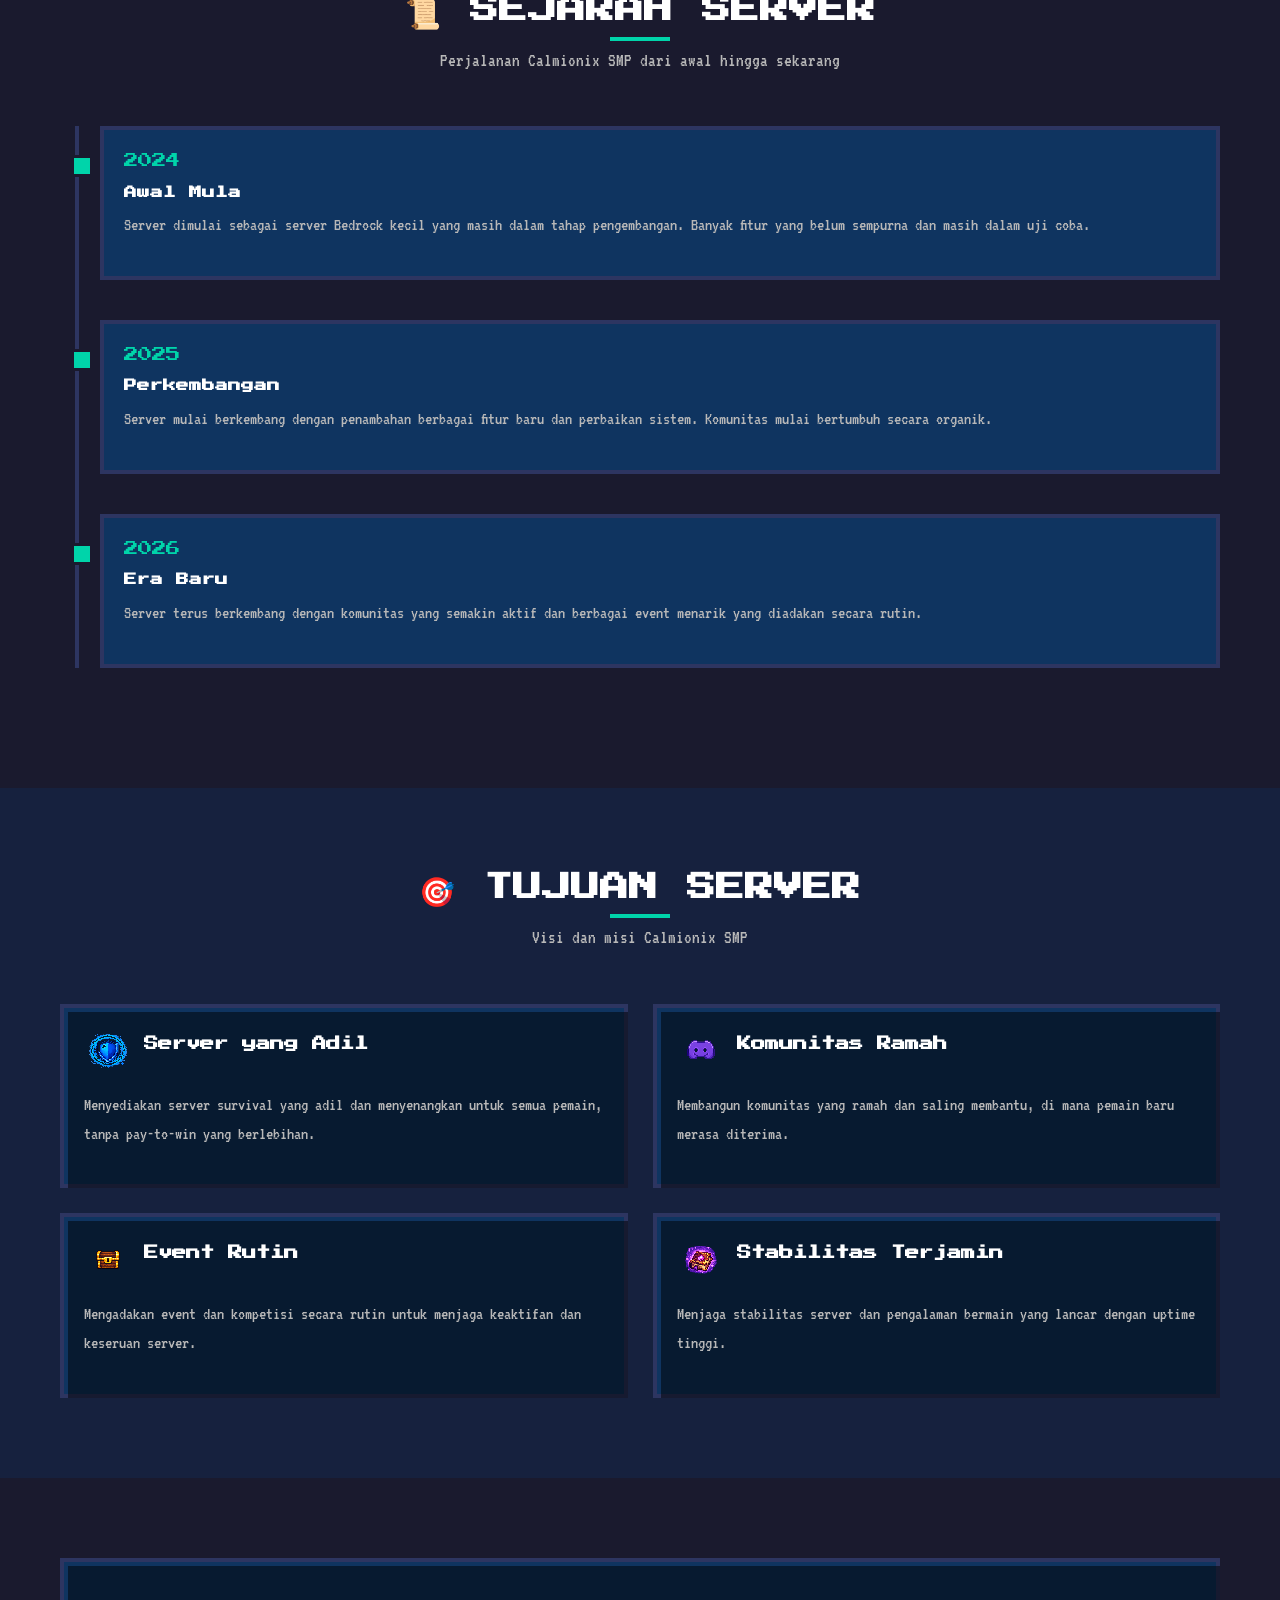
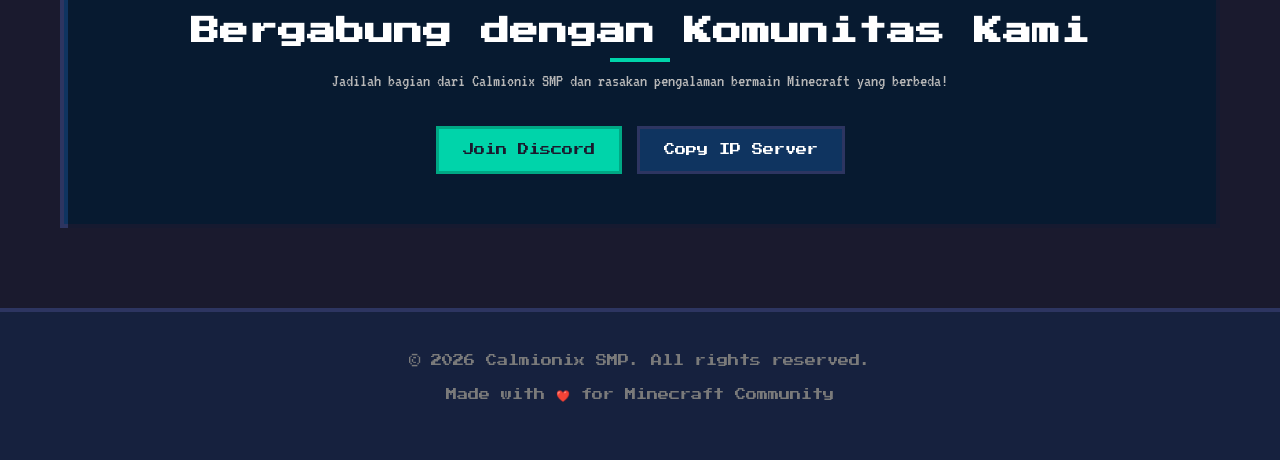
==== commit 15cccdb6: "Update about.html" ====
--- a/about.html
+++ b/about.html
@@ -60,7 +60,7 @@
         <div class="scroll-animate">
           <h2 class="section-title">Apa itu Calmionix SMP?</h2>
           <p>Calmionix SMP adalah server Minecraft Survival Multiplayer yang menghadirkan pengalaman bermain yang seru dan komunitas yang ramah. Server ini mendukung kedua platform Java dan Bedrock Edition, memungkinkan pemain dari berbagai perangkat untuk bermain bersama.</p>
-          <p>Dengan berbagai fitur unik seperti Custom Dungeon, Custom Enchant, Pets System, dan Economy yang seimbang, Calmionix SMP menawarkan pengalaman survival yang berbeda dari server lainnya.</p>
+          <p>Dengan berbagai fitur unik seperti gacha, action house, duel, dan Economy yang seimbang, Calmionix SMP menawarkan pengalaman survival yang berbeda dari server lainnya.</p>
           <div style="margin-top: 30px;">
             <a href="social.html" class="btn btn-primary">Join Komunitas</a>
           </div>
@@ -107,21 +107,15 @@
       
       <div class="timeline">
         <div class="timeline-item scroll-animate">
-          <div class="timeline-year">2023</div>
+          <div class="timeline-year">2024</div>
           <h3 class="timeline-title">Awal Mula</h3>
           <p>Server dimulai sebagai server Bedrock kecil yang masih dalam tahap pengembangan. Banyak fitur yang belum sempurna dan masih dalam uji coba.</p>
         </div>
         
         <div class="timeline-item scroll-animate">
-          <div class="timeline-year">2024</div>
+          <div class="timeline-year">2025</div>
           <h3 class="timeline-title">Perkembangan</h3>
           <p>Server mulai berkembang dengan penambahan berbagai fitur baru dan perbaikan sistem. Komunitas mulai bertumbuh secara organik.</p>
-        </div>
-        
-        <div class="timeline-item scroll-animate">
-          <div class="timeline-year">2025</div>
-          <h3 class="timeline-title">Grand Reopening</h3>
-          <p>Setelah sempat berhenti karena bug dan masalah teknis, server Calmionix SMP resmi dibuka kembali dengan sistem yang lebih stabil dan fitur yang lebih lengkap.</p>
         </div>
         
         <div class="timeline-item scroll-animate">
